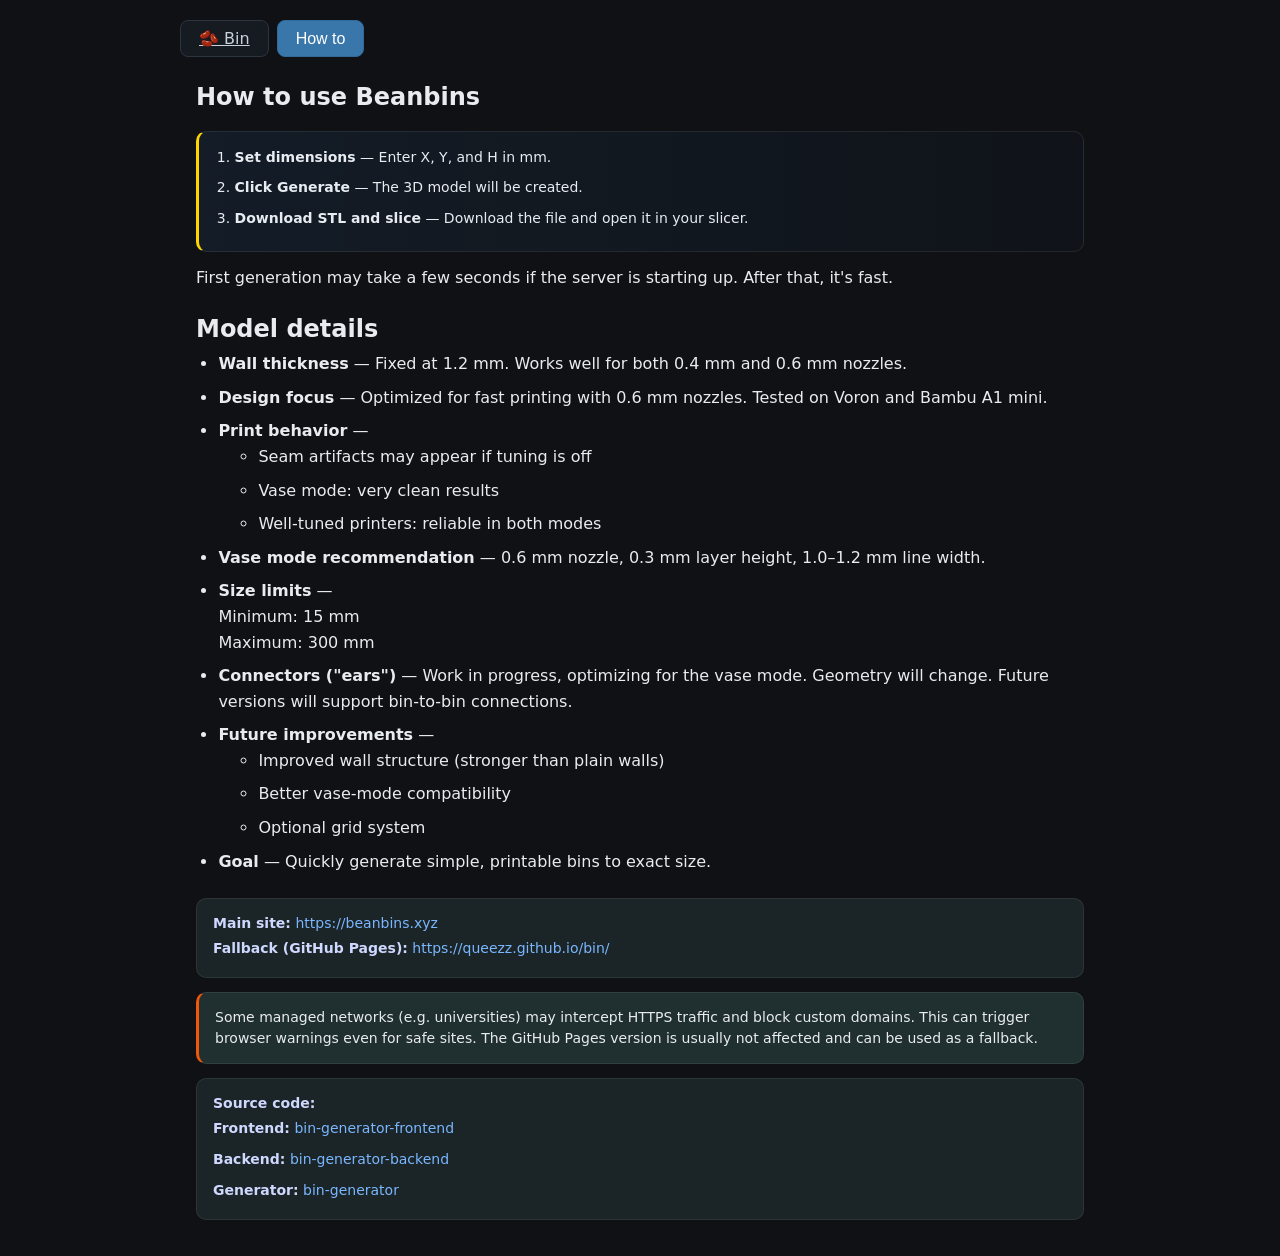
==== howto.html @ 4ce52c7a "upd[howto]" ====
<!DOCTYPE html>
<html lang="en">
<head>
  <meta charset="UTF-8" />
  <meta name="viewport" content="width=device-width, initial-scale=1.0" />
  <title>How to use Beanbins</title>
  <link rel="stylesheet" href="css/styles.css" />
  <link rel="icon" href="assets/favicon.svg" type="image/svg+xml">
</head>
<body>
  <div class="app">
    <header class="toolbar">
      <div class="tabs">
        <a class="tab" href="/">🫘 Bin</a>
        <button class="tab active" type="button">How to</button>
      </div>
    </header>

    <main class="howto-content">
      <h1>How to use Beanbins</h1>

      <div class="info-card primary">
        <ol class="howto-steps">
          <li><strong>Set dimensions</strong> — Enter X, Y, and H in mm.</li>
          <li><strong>Click Generate</strong> — The 3D model will be created.</li>
          <li><strong>Download STL and slice</strong> — Download the file and open it in your slicer.</li>
        </ol>
      </div>
      <p class="howto-hint">
        First generation may take a few seconds if the server is starting up. After that, it's fast.
      </p>

      <h2 class="howto-section">Model details</h2>

      <ul class="howto-steps">
        <li>
          <strong>Wall thickness</strong> — Fixed at 1.2 mm.
          Works well for both 0.4 mm and 0.6 mm nozzles.
        </li>
      
        <li>
          <strong>Design focus</strong> — Optimized for fast printing with 0.6 mm nozzles.
          Tested on Voron and Bambu A1 mini.
        </li>
      
        <li>
          <strong>Print behavior</strong> — 
          <ul>
            <li>Seam artifacts may appear if tuning is off</li>
            <li>Vase mode: very clean results</li>
            <li>Well-tuned printers: reliable in both modes</li>
          </ul>
        </li>
      
        <li>
          <strong>Vase mode recommendation</strong> —
          0.6 mm nozzle, 0.3 mm layer height,
          1.0–1.2 mm line width.
        </li>
      
        <li>
          <strong>Size limits</strong> — <br>
          Minimum: 15 mm<br>
          Maximum: 300 mm
        </li>
      
        <li>
          <strong>Connectors ("ears")</strong> — 
          Work in progress, optimizing for the vase mode. Geometry will change.
          Future versions will support bin-to-bin connections.
        </li>
      
        <li>
          <strong>Future improvements</strong> —
          <ul>
            <li>Improved wall structure (stronger than plain walls)</li>
            <li>Better vase-mode compatibility</li>
            <li>Optional grid system</li>
          </ul>
        </li>
      
        <li>
          <strong>Goal</strong> — 
          Quickly generate simple, printable bins to exact size.
        </li>
      </ul>


      <div class="info-card">
        <span class="info-label">Main site:</span>
        <a href="https://beanbins.xyz">https://beanbins.xyz</a><br>
        <span class="info-label">Fallback (GitHub Pages):</span>
        <a href="https://queezz.github.io/bin/">https://queezz.github.io/bin/</a>
      </div>

      <div class="info-card warning">
        Some managed networks (e.g. universities) may intercept HTTPS traffic and block custom domains.
        This can trigger browser warnings even for safe sites.
        The GitHub Pages version is usually not affected and can be used as a fallback.
      </div>

      <div class="info-card">
        <span class="info-label">Source code:</span>
        <span class="line"><span class="info-label">Frontend:</span> <a href="https://github.com/queezz/bin-generator-frontend" target="_blank">bin-generator-frontend</a></span>
        <span class="line"><span class="info-label">Backend:</span> <a href="https://github.com/queezz/bin-generator-backend" target="_blank">bin-generator-backend</a></span>
        <span class="line"><span class="info-label">Generator:</span> <a href="https://github.com/queezz/bin-generator" target="_blank">bin-generator</a></span>
      </div>
    </main>
  </div>
</body>
</html>
---- css/styles.css ----
:root {
  --bg: #0f1115;
  --panel: #262f42;
  --panel-2: #1f2430;
  --text: #e8ecf1;
  --muted: #aab4c0;
  --accent: #7cc4ff;
  --border: #2b3240;
  --ok: #8ee28e;
  --warn: #ffd27a;
  --danger: #ff9a9a;
}

* { box-sizing: border-box; }

body {
  margin: 0;
  font-family: system-ui, -apple-system, BlinkMacSystemFont, "Segoe UI", sans-serif;
  background: var(--bg);
  color: var(--text);
}

.app {
  max-width: 960px;
  margin: 0 auto;
  padding: 20px;
}

.toolbar {
  display: flex;
  justify-content: space-between;
  align-items: center;
  margin-bottom: 10px;
  flex-wrap: wrap;
  gap: 10px;
}

.tabs {
  display: flex;
  gap: 8px;
}

.tab {
  padding: 6px 14px;
  border-radius: 8px;
  border: 1px solid #2c3440;
  background: #161b22;
  color: #c9d1d9;
  font-size: 14px;
  cursor: pointer;
}

.tab:hover {
  background: #1f2630;
}

.tab.active {
  background: #3976a9;
  border-color: #326b9a;
  color: white;
}

.units {
  font-size: 13px;
  color: #8b949e;
}

.lead {
  margin: 0;
  color: var(--muted);
  font-size: 14px;
  line-height: 1.4;
}

.howto-content {
  padding: 16px;
}

.howto-content h1 {
  margin: 0 0 20px;
  font-size: 1.5rem;
  font-weight: 600;
}

.howto-steps {
  margin: 0 0 24px;
  padding-left: 1.4em;
  line-height: 1.6;
  color: var(--text);
}

.howto-steps li {
  margin-bottom: 8px;
}

.howto-section {
  margin-top: 28px;
  margin-bottom: 8px;
}

.info-card {
  background: rgb(27, 36, 38);
  border: 1px solid rgba(255, 255, 255, 0.08);
  border-radius: 10px;
  padding: 14px 16px;
  margin-top: 14px;
  font-size: 14px;
  line-height: 1.5;
  color: var(--text);
}

.info-card.warning {
  border-left: 3px solid #f0570b;
  background: rgb(32, 47, 47);
}

.info-label {
  font-weight: 600;
  color: #cfd8ff;
  display: inline-block;
  margin-bottom: 4px;
}

.info-card a {
  color: #7ab7ff;
  text-decoration: none;
}

.info-card a:hover {
  text-decoration: underline;
}

.info-card .line {
  display: block;
  margin-bottom: 6px;
}

.info-card .line:last-child {
  margin-bottom: 0;
}

.info-card.primary {
  border-left: 3px solid #ffd500;
  background: linear-gradient(
    90deg,
    rgba(77, 163, 255, 0.08),
    rgba(77, 163, 255, 0.02)
  );
}
.info-card.primary ol {
  margin-bottom: 6px;
}

.controls {
  margin-bottom: 20px;
  padding: 16px;
  border: 1px solid var(--border);
  border-radius: 10px;
  background: var(--panel);
}

.dimensions {
  margin-bottom: 12px;
  display: flex;
  flex-wrap: wrap;
  align-items: center;
  gap: 10px 14px;
}

.dimensions-label {
  color: var(--muted);
  font-size: 14px;
  margin-bottom: 8px;
}

.dimensions-row {
  display: flex;
  flex-wrap: wrap;
  gap: 12px;
  align-items: center;
  flex: 1 1 100%;
}

.field.checkbox {
  display: inline-flex;
  align-items: center;
}

.field.checkbox label {
  display: inline-flex;
  align-items: center;
  gap: 8px;
  color: var(--muted);
  font-size: 14px;
  cursor: pointer;
}

.dimensions-row label {
  display: inline-flex;
  align-items: center;
  gap: 6px;
  color: var(--muted);
  font-size: 14px;
  cursor: text;
}

.dimensions-row label input {
  cursor: text;
}

.dimensions-row input[type="number"] {
  width: 4.5em;
  min-width: 56px;
}

input[type="number"],
input[type="text"] {
  padding: 8px 10px;
  border: 1px solid var(--border);
  border-radius: 8px;
  background: var(--panel-2);
  color: var(--text);
  font-size: 15px;
}

input[type="text"] {
  width: 100%;
}

.controls-actions {
  display: flex;
  flex-direction: column;
  align-items: flex-start;
  gap: 8px;
}

.btn-row {
  display: flex;
  gap: 10px;
  flex-wrap: wrap;
}

button, a.button-link {
  padding: 10px 16px;
  border: 1px solid var(--border);
  border-radius: 8px;
  background: var(--panel-2);
  color: var(--text);
  cursor: pointer;
  font-size: 14px;
  text-decoration: none;
  text-align: center;
}

button.primary {
  background: var(--accent);
  color: #081018;
  border-color: transparent;
  font-weight: 600;
}

button:disabled, a.button-link.disabled {
  opacity: 0.5;
  pointer-events: none;
}

.viewer-container {
  position: relative;
  margin-bottom: 20px;
}

.viewer-overlay-btn {
  position: absolute;
  padding: 8px 14px;
  border-radius: 6px;
  background: #2a2f3a;
  color: white;
  font-size: 13px;
  z-index: 10;
  text-decoration: none;
  display: inline-block;
  border: none;
  cursor: pointer;
}

.viewer-overlay-btn:hover {
  background: #353b48;
}

.viewer-overlay-btn.disabled {
  opacity: 0.5;
  pointer-events: none;
}

.download-view {
  top: 20px;
  left: 20px;
}

.fit-view {
  bottom: 20px;
  right: 20px;
}

.hidden {
  display: none;
}

.viewer {
  position: relative;
  width: 100%;
  max-width: 900px;
  height: 500px;
  margin: 0 auto 8px;
  border: 1px solid var(--border);
  border-radius: 8px;
  background: #0b0d12;
  overflow: hidden;
}

.viewer canvas {
  width: 100% !important;
  height: 100% !important;
  display: block;
}

.viewer-hint {
  font-size: 12px;
  color: var(--muted);
  margin-bottom: 4px;
}

.model-info {
  font-size: 13px;
  color: var(--muted);
}

.status {
  min-height: 22px;
  font-size: 14px;
  color: var(--muted);
}

.status-inline {
  min-height: 22px;
}

.status.ok { color: var(--ok); }
.status.warn { color: var(--warn); }
.status.error { color: var(--danger); }

@media (max-width: 640px) {
  .dimensions-row {
    gap: 10px;
  }
}

@media (max-width: 768px) {
  .viewer {
    aspect-ratio: 1 / 1;
    height: auto;
    max-height: none;
  }
}

@media (min-width: 769px) {
  .tab {
    padding: 8px 18px;
    font-size: 16px;
  }

  .units {
    font-size: 15px;
  }

  .dimensions-row label {
    font-size: 16px;
  }

  .dimensions-row input[type="number"] {
    padding: 10px 12px;
    font-size: 17px;
    min-width: 60px;
  }

  button,
  a.button-link {
    padding: 12px 22px;
    font-size: 16px;
  }

  .viewer-overlay-btn {
    padding: 10px 18px;
    font-size: 14px;
  }

  .status {
    font-size: 16px;
    min-height: 24px;
  }

  .model-info {
    font-size: 14px;
  }
}
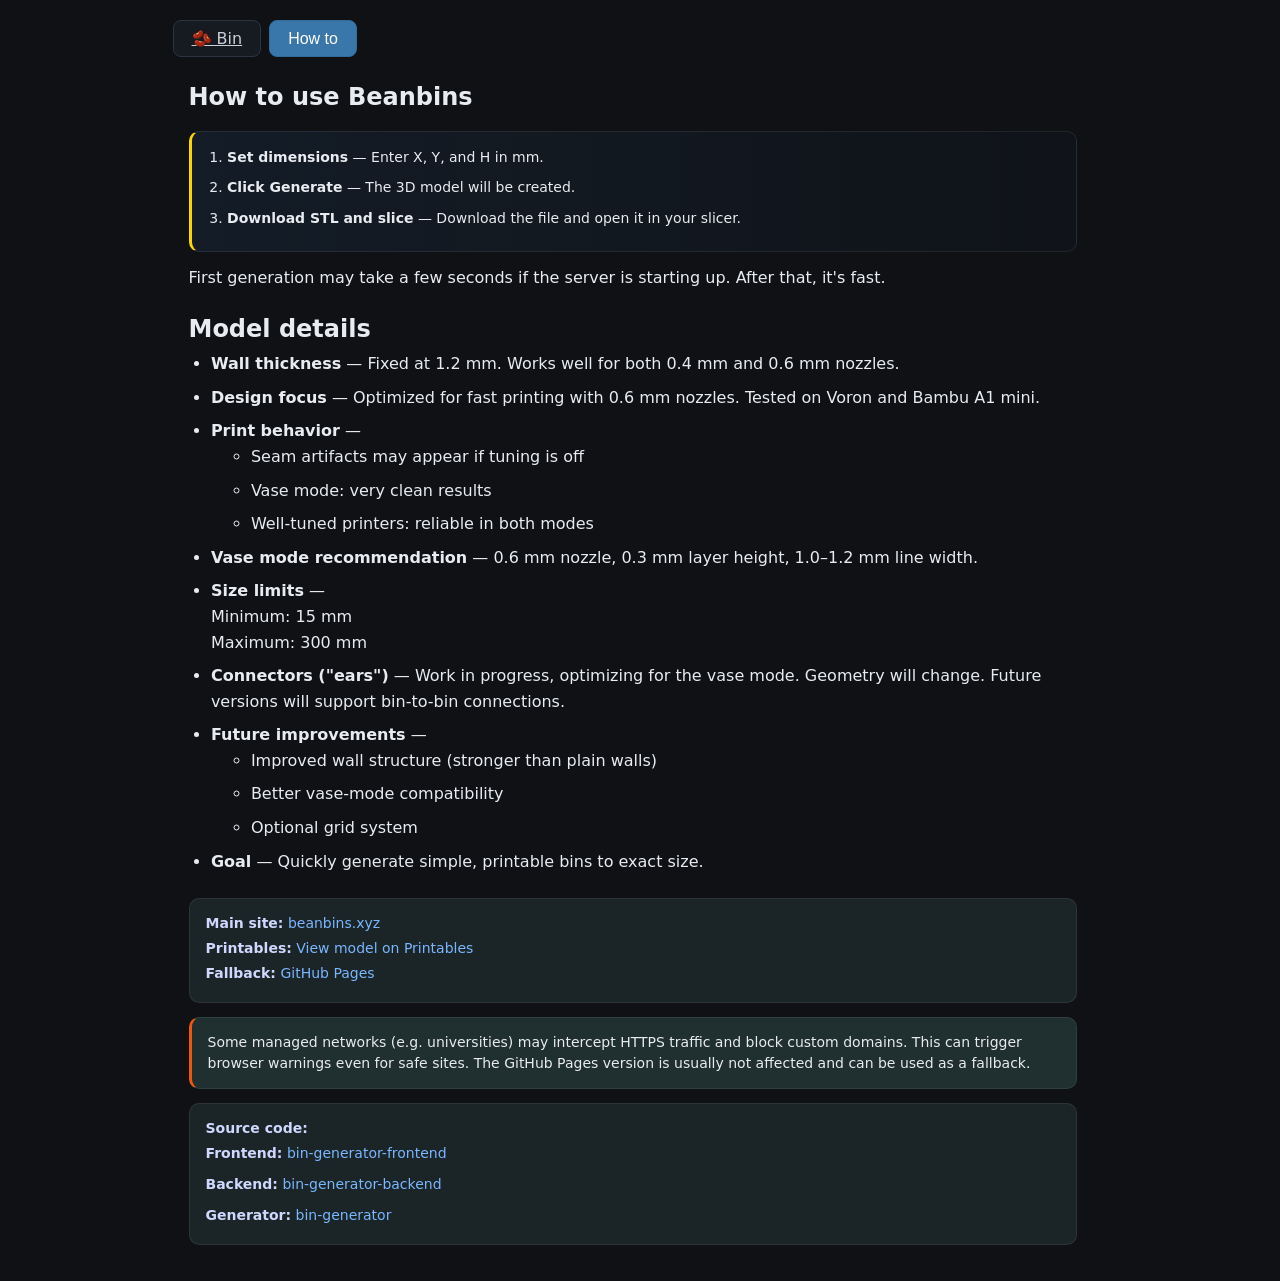
==== commit f286b375: "upd [internal links] link index.html to howto.html with a plain link upd [SEO] added meta descriptio" ====
--- a/howto.html
+++ b/howto.html
@@ -3,7 +3,8 @@
 <head>
   <meta charset="UTF-8" />
   <meta name="viewport" content="width=device-width, initial-scale=1.0" />
-  <title>How to use Beanbins</title>
+  <title>How to Generate Custom 3D Printable Bins (STL) – BeanBins Guide</title>
+  <meta name="description" content="Step-by-step guide to creating custom 3D printable bins using BeanBins. Learn dimensions, wall thickness, and print settings." />
   <link rel="stylesheet" href="css/styles.css" />
   <link rel="icon" href="assets/favicon.svg" type="image/svg+xml">
 </head>
@@ -11,7 +12,7 @@
   <div class="app">
     <header class="toolbar">
       <div class="tabs">
-        <a class="tab" href="/">🫘 Bin</a>
+        <a class="tab" href="./">🫘 Bin</a>
         <button class="tab active" type="button">How to</button>
       </div>
     </header>
@@ -88,9 +89,15 @@
 
       <div class="info-card">
         <span class="info-label">Main site:</span>
-        <a href="https://beanbins.xyz">https://beanbins.xyz</a><br>
-        <span class="info-label">Fallback (GitHub Pages):</span>
-        <a href="https://queezz.github.io/bin/">https://queezz.github.io/bin/</a>
+        <a href="https://beanbins.xyz" target="_blank">beanbins.xyz</a><br>
+      
+        <span class="info-label">Printables:</span>
+        <a href="https://www.printables.com/model/1643904-beanbins-simple-parametric-bin-generator" target="_blank">
+          View model on Printables
+        </a><br>
+      
+        <span class="info-label">Fallback:</span>
+        <a href="https://queezz.github.io/bin/" target="_blank">GitHub Pages</a>
       </div>
 
       <div class="info-card warning">
--- a/css/styles.css
+++ b/css/styles.css
@@ -13,6 +13,10 @@
 
 * { box-sizing: border-box; }
 
+html {
+  scrollbar-gutter: stable;
+}
+
 body {
   margin: 0;
   font-family: system-ui, -apple-system, BlinkMacSystemFont, "Segoe UI", sans-serif;
@@ -74,6 +78,27 @@
 
 .howto-content {
   padding: 16px;
+}
+
+.main-area {
+  width: 100%;
+  min-width: 0;
+}
+
+#app-ui,
+#content {
+  width: 100%;
+  margin: 0;
+}
+
+#content {
+  display: block;
+  padding: 0;
+  margin-top: 4px;
+}
+
+#content .howto-content {
+  margin: 0;
 }
 
 .howto-content h1 {
@@ -335,6 +360,50 @@
   color: var(--muted);
 }
 
+.site-footer {
+  display: flex;
+  justify-content: center;
+  align-items: center;
+  gap: 14px;
+  margin-top: 16px;
+  font-size: 0.8rem;
+}
+
+/* Support button (subtle but intentional) */
+.support-button {
+  color: #9aa4b2;
+  text-decoration: none;
+  padding: 4px 10px;
+  border-radius: 6px;
+  transition: all 0.15s ease;
+  display: inline-flex;
+  align-items: center;
+  gap: 4px;
+  opacity: 0.85;
+}
+
+.support-button:hover {
+  color: #e6edf3;
+  background: rgba(255, 255, 255, 0.06);
+  opacity: 1;
+}
+
+/* kill ugly visited purple */
+.support-button:visited {
+  color: #9aa4b2;
+}
+
+/* Stats = even quieter */
+.site-footer-stats {
+  color: #6b7280;
+  text-decoration: none;
+  transition: color 0.15s ease;
+}
+
+.site-footer-stats:hover {
+  color: #9aa4b2;
+}
+
 .status {
   min-height: 22px;
   font-size: 14px;
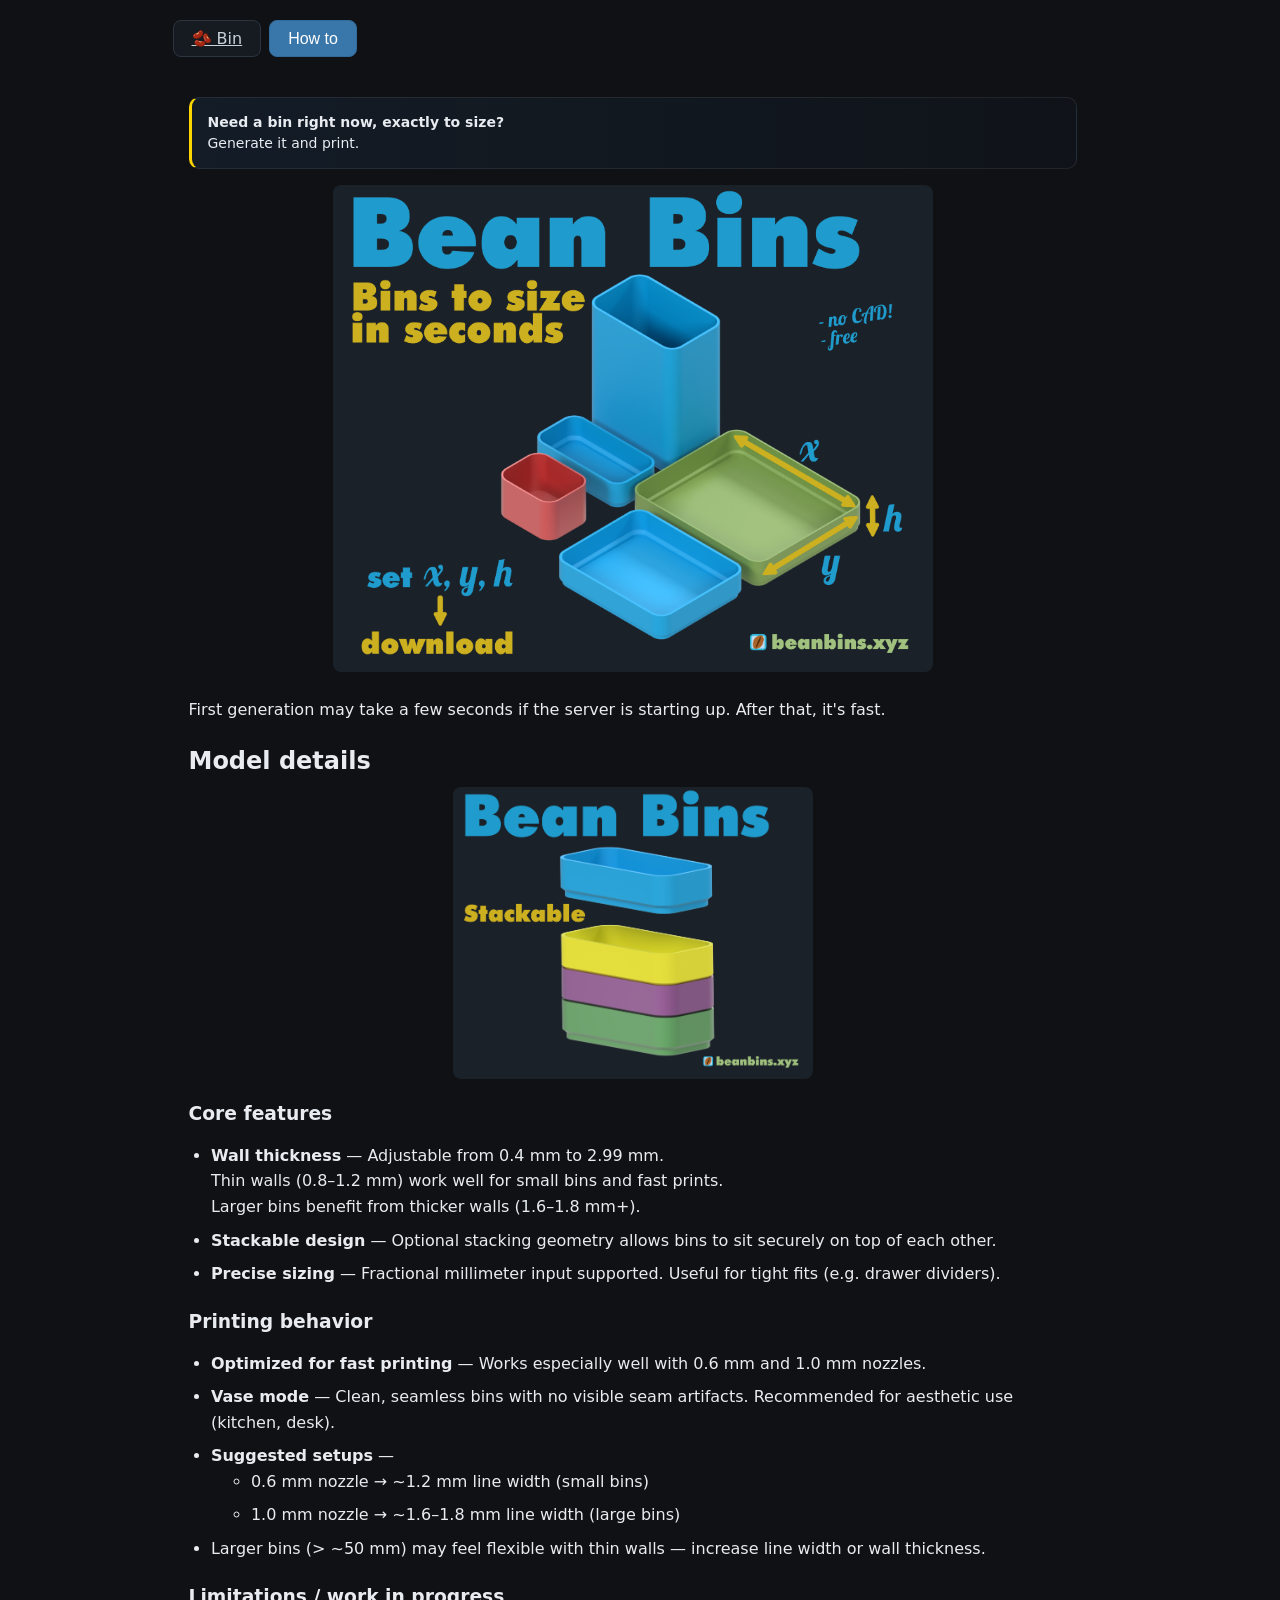
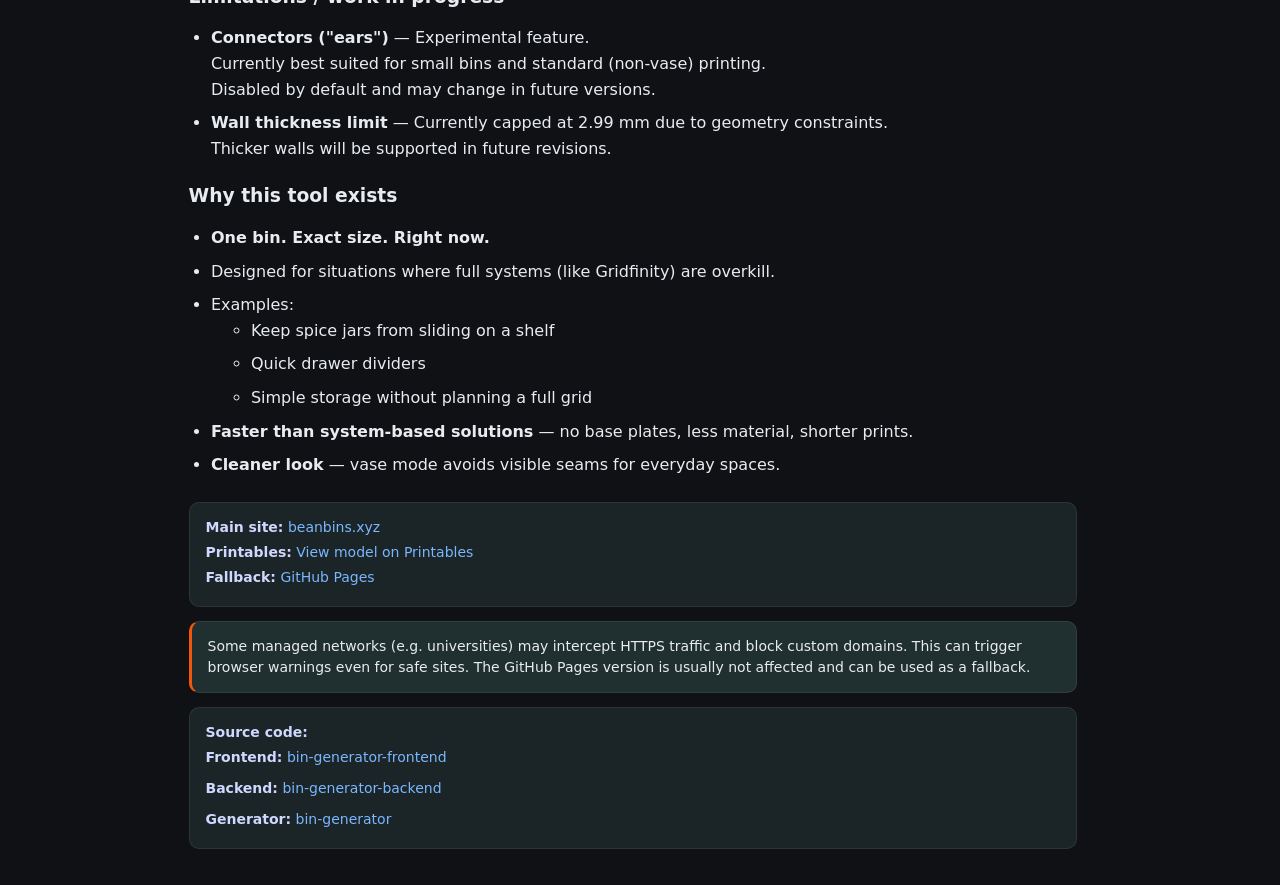
==== commit 04253f3f: "upd[howto.html] reimagined a bit" ====
--- a/howto.html
+++ b/howto.html
@@ -18,73 +18,111 @@
     </header>
 
     <main class="howto-content">
-      <h1>How to use Beanbins</h1>
+      <div class="info-card primary">
+        <strong>Need a bin right now, exactly to size?</strong><br>
+        Generate it and print.
+      </div>
 
-      <div class="info-card primary">
-        <ol class="howto-steps">
-          <li><strong>Set dimensions</strong> — Enter X, Y, and H in mm.</li>
-          <li><strong>Click Generate</strong> — The 3D model will be created.</li>
-          <li><strong>Download STL and slice</strong> — Download the file and open it in your slicer.</li>
-        </ol>
-      </div>
+      <div class="howto-hero">
+        <img src="./assets/beanbins.png" alt="Parametric 3D printable bins generated with BeanBins" />
+      </div>      
+
+
       <p class="howto-hint">
         First generation may take a few seconds if the server is starting up. After that, it's fast.
       </p>
 
       <h2 class="howto-section">Model details</h2>
 
+      <div class="howto-section-img">
+        <img src="./assets/beanbins-stack.png" alt="Stack of BeanBins bins" />
+      </div>
+      
+      <h3>Core features</h3>
       <ul class="howto-steps">
         <li>
-          <strong>Wall thickness</strong> — Fixed at 1.2 mm.
-          Works well for both 0.4 mm and 0.6 mm nozzles.
+          <strong>Wall thickness</strong> — Adjustable from 0.4 mm to 2.99 mm. <br>
+          Thin walls (0.8–1.2 mm) work well for small bins and fast prints. <br>
+          Larger bins benefit from thicker walls (1.6–1.8 mm+).
         </li>
       
         <li>
-          <strong>Design focus</strong> — Optimized for fast printing with 0.6 mm nozzles.
-          Tested on Voron and Bambu A1 mini.
+          <strong>Stackable design</strong> — Optional stacking geometry allows bins to sit securely on top of each other.
         </li>
       
         <li>
-          <strong>Print behavior</strong> — 
+          <strong>Precise sizing</strong> — Fractional millimeter input supported. Useful for tight fits (e.g. drawer dividers).
+        </li>
+      </ul>
+      
+      <h3>Printing behavior</h3>
+      <ul class="howto-steps">
+        <li>
+          <strong>Optimized for fast printing</strong> — Works especially well with 0.6 mm and 1.0 mm nozzles.
+        </li>
+      
+        <li>
+          <strong>Vase mode</strong> — 
+          Clean, seamless bins with no visible seam artifacts.
+          Recommended for aesthetic use (kitchen, desk).
+        </li>
+      
+        <li>
+          <strong>Suggested setups</strong> —
           <ul>
-            <li>Seam artifacts may appear if tuning is off</li>
-            <li>Vase mode: very clean results</li>
-            <li>Well-tuned printers: reliable in both modes</li>
+            <li>0.6 mm nozzle → ~1.2 mm line width (small bins)</li>
+            <li>1.0 mm nozzle → ~1.6–1.8 mm line width (large bins)</li>
           </ul>
         </li>
       
         <li>
-          <strong>Vase mode recommendation</strong> —
-          0.6 mm nozzle, 0.3 mm layer height,
-          1.0–1.2 mm line width.
+          Larger bins (> ~50 mm) may feel flexible with thin walls — increase line width or wall thickness.
+        </li>
+      </ul>
+      
+      <h3>Limitations / work in progress</h3>
+      <ul class="howto-steps">
+        <li>
+          <strong>Connectors ("ears")</strong> — Experimental feature. <br>
+          Currently best suited for small bins and standard (non-vase) printing. <br>
+          Disabled by default and may change in future versions.
         </li>
       
         <li>
-          <strong>Size limits</strong> — <br>
-          Minimum: 15 mm<br>
-          Maximum: 300 mm
+          <strong>Wall thickness limit</strong> — Currently capped at 2.99 mm due to geometry constraints. <br>
+          Thicker walls will be supported in future revisions.
+        </li>
+      </ul>
+      
+      <h3>Why this tool exists</h3>
+      <ul class="howto-steps">
+        <li>
+          <strong>One bin. Exact size. Right now.</strong>
         </li>
       
         <li>
-          <strong>Connectors ("ears")</strong> — 
-          Work in progress, optimizing for the vase mode. Geometry will change.
-          Future versions will support bin-to-bin connections.
+          Designed for situations where full systems (like Gridfinity) are overkill.
         </li>
       
         <li>
-          <strong>Future improvements</strong> —
+          Examples:
           <ul>
-            <li>Improved wall structure (stronger than plain walls)</li>
-            <li>Better vase-mode compatibility</li>
-            <li>Optional grid system</li>
+            <li>Keep spice jars from sliding on a shelf</li>
+            <li>Quick drawer dividers</li>
+            <li>Simple storage without planning a full grid</li>
           </ul>
         </li>
       
         <li>
-          <strong>Goal</strong> — 
-          Quickly generate simple, printable bins to exact size.
+          <strong>Faster than system-based solutions</strong> — no base plates, less material, shorter prints.
+        </li>
+      
+        <li>
+          <strong>Cleaner look</strong> — vase mode avoids visible seams for everyday spaces.
         </li>
       </ul>
+
+
 
 
       <div class="info-card">
--- a/css/styles.css
+++ b/css/styles.css
@@ -472,3 +472,28 @@
     font-size: 14px;
   }
 }
+
+
+.howto-hero {
+  text-align: center;
+  margin: 16px 0 24px;
+}
+
+.howto-hero img {
+  width: 100%;
+  max-width: 600px;
+  height: auto;
+  border-radius: 8px;
+}
+
+.howto-section-img {
+  text-align: center;
+  margin: 12px 0 20px;
+}
+
+.howto-section-img img {
+  width: 100%;
+  max-width: 360px;
+  height: auto;
+  border-radius: 8px;
+}
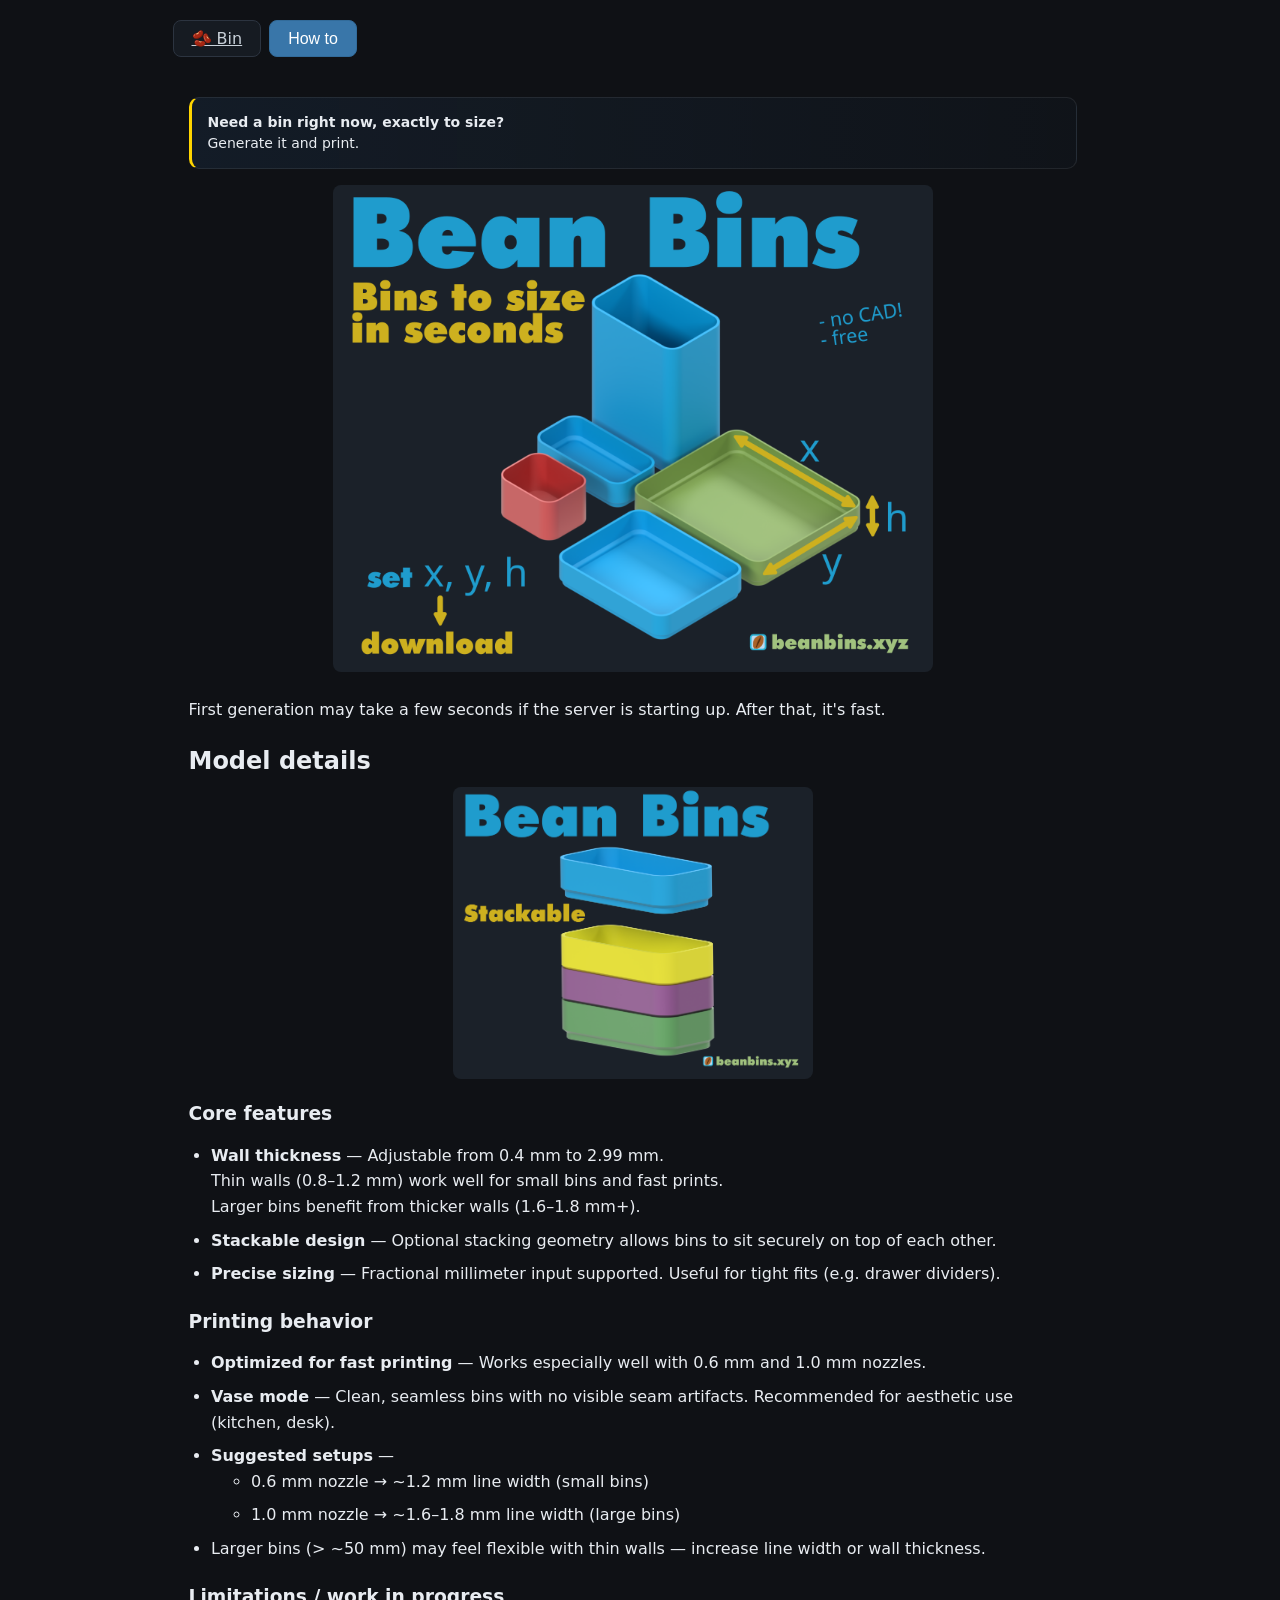
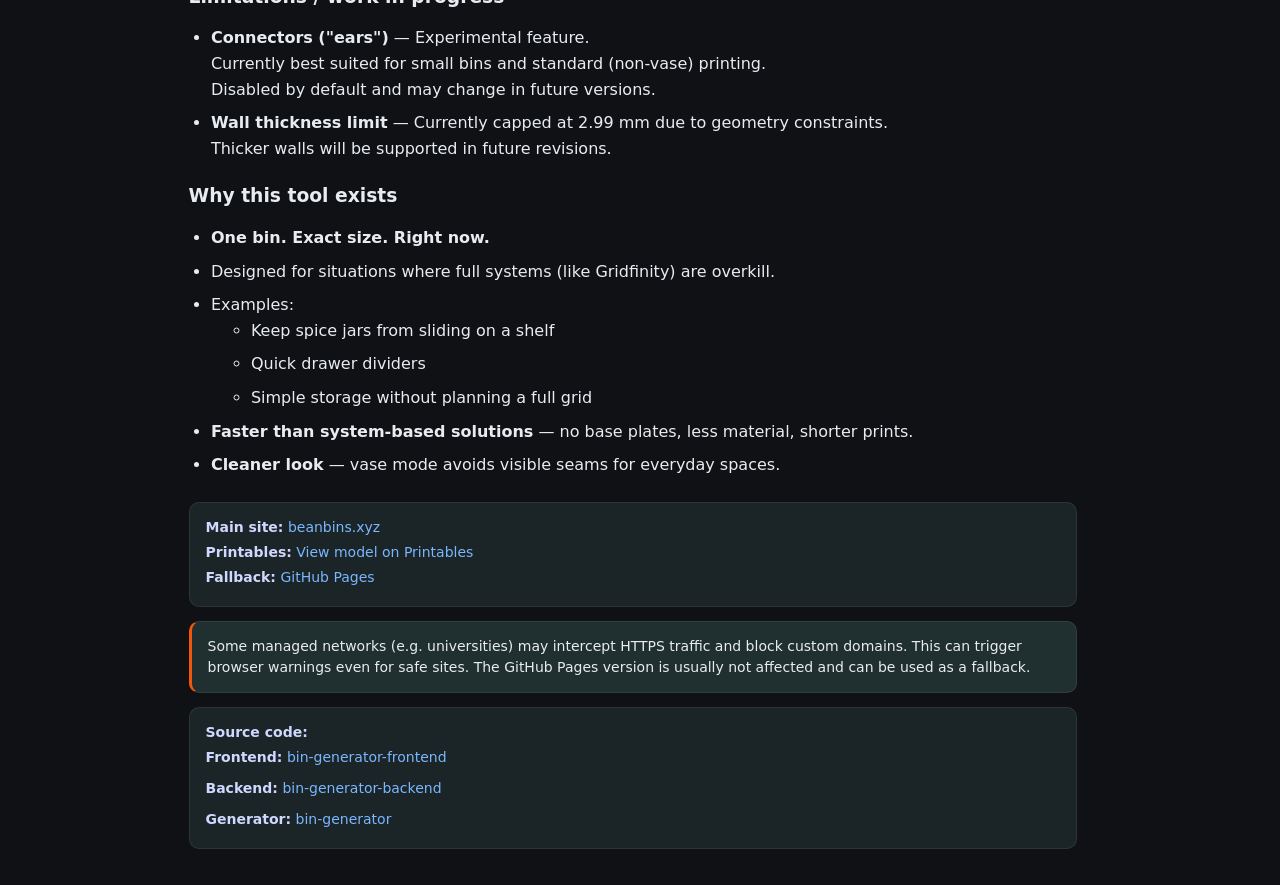
==== commit 1ee9af3c: "upd[assets images]" ====
--- a/howto.html
+++ b/howto.html
@@ -24,7 +24,7 @@
       </div>
 
       <div class="howto-hero">
-        <img src="./assets/beanbins.png" alt="Parametric 3D printable bins generated with BeanBins" />
+        <img src="./assets/beanbins.webp" alt="Parametric 3D printable bins generated with BeanBins"  loading="lazy"/>
       </div>      
 
 
@@ -35,7 +35,7 @@
       <h2 class="howto-section">Model details</h2>
 
       <div class="howto-section-img">
-        <img src="./assets/beanbins-stack.png" alt="Stack of BeanBins bins" />
+        <img src="./assets/beanbins-stack.webp" alt="Stack of BeanBins bins" loading="lazy"/>
       </div>
       
       <h3>Core features</h3>
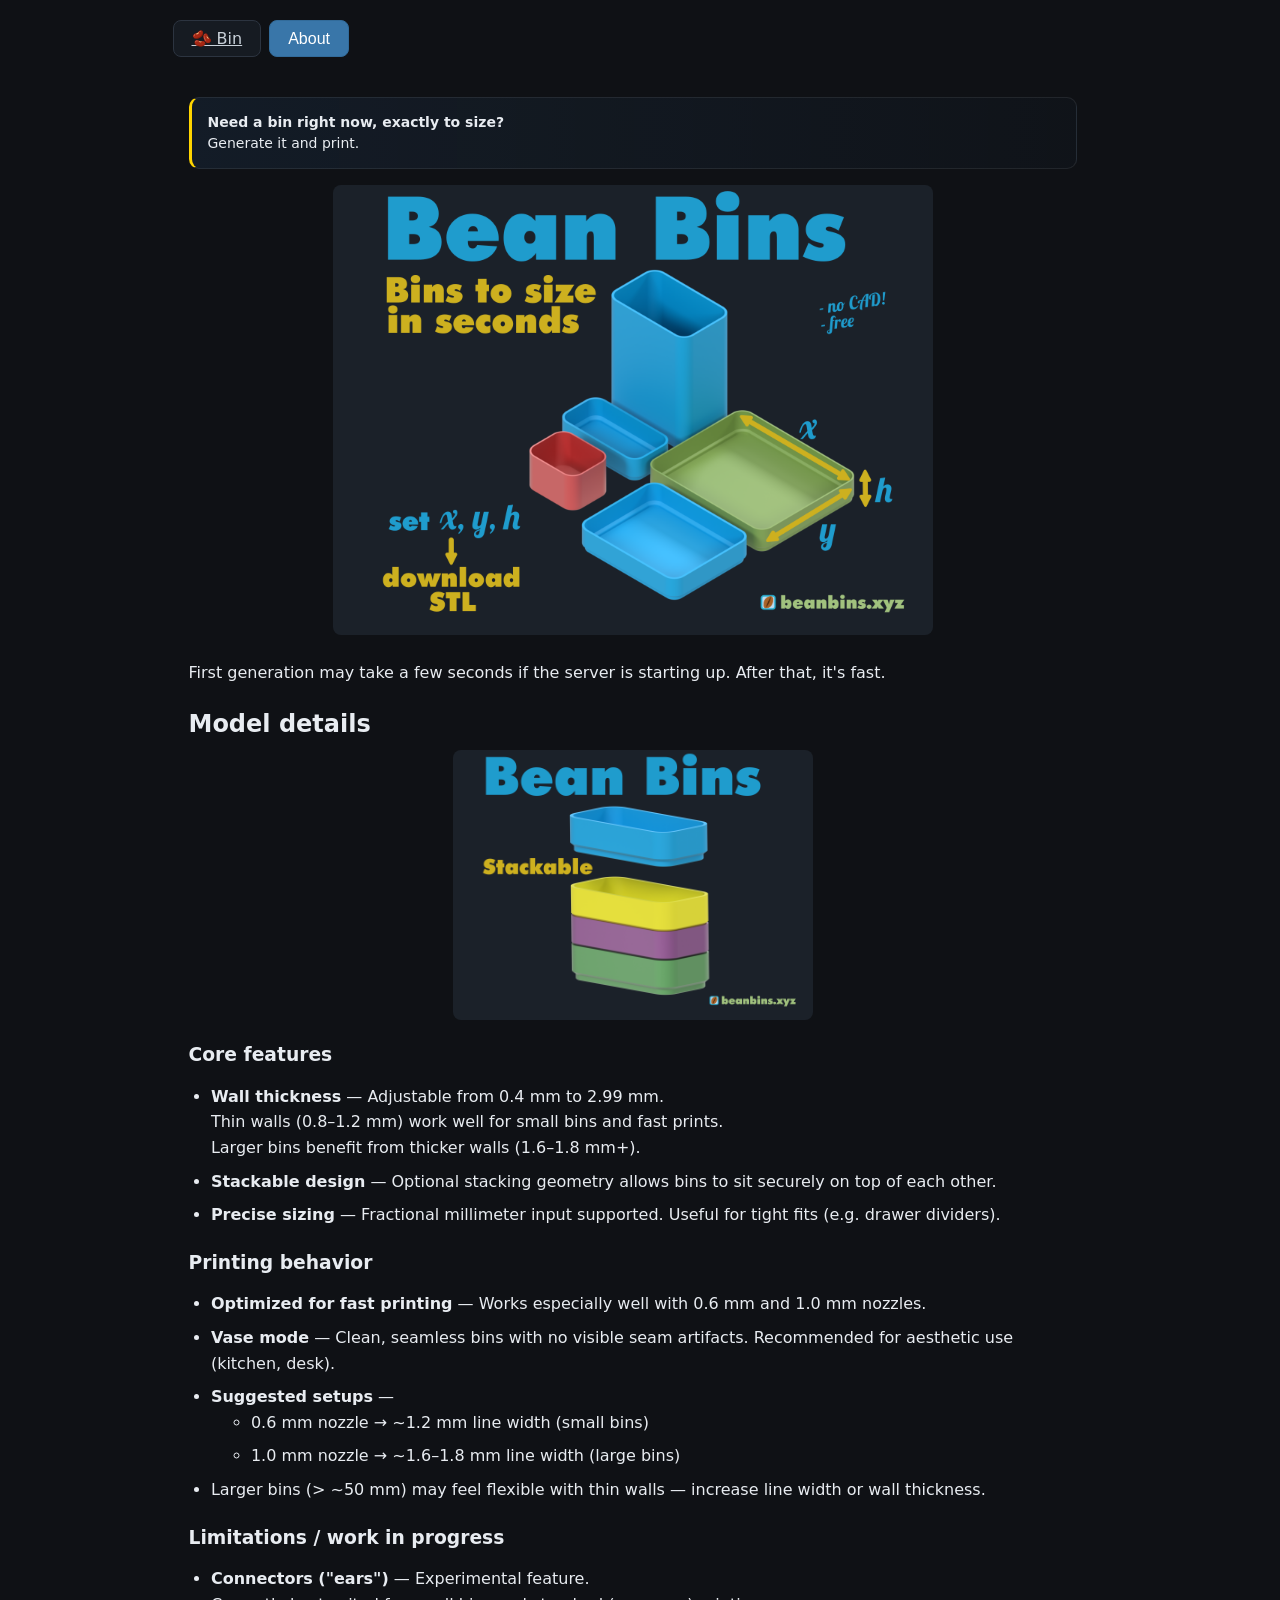
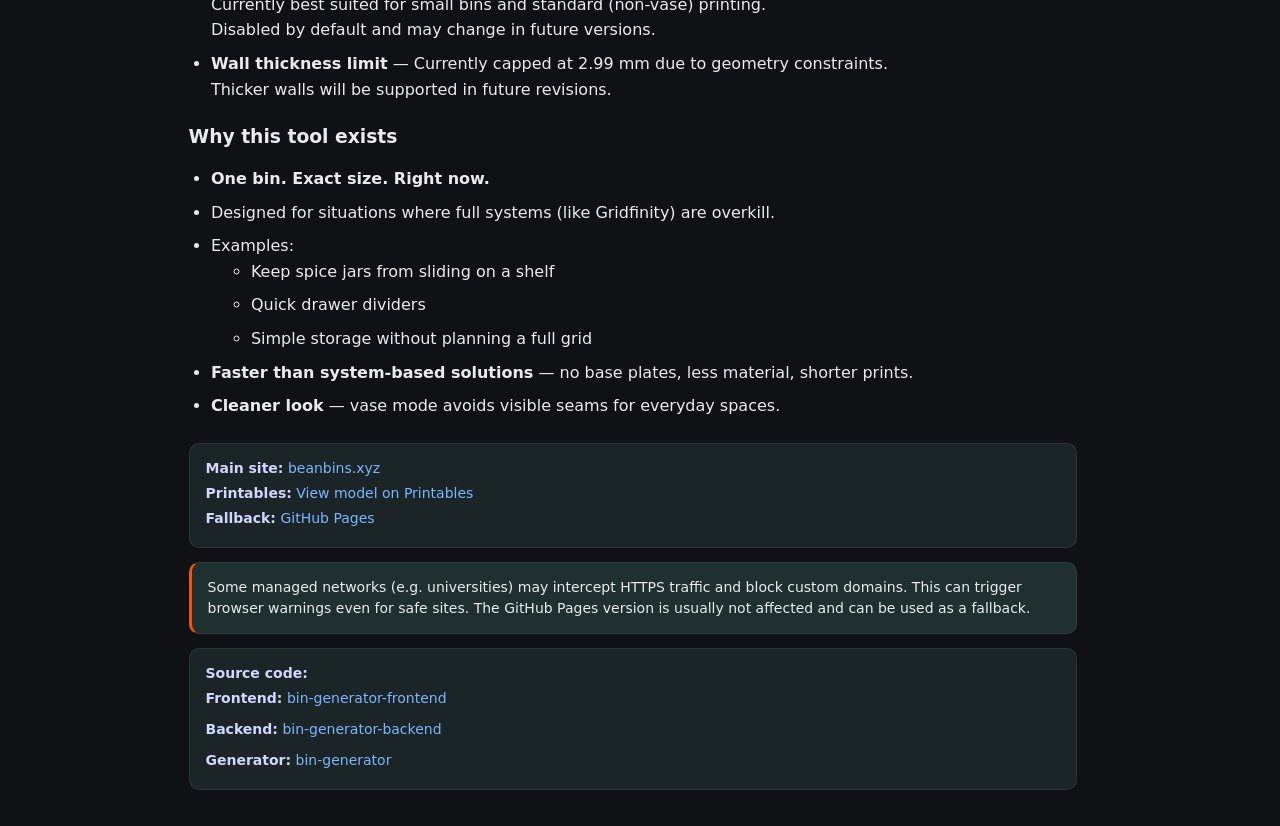
==== commit efd3a343: "upd [UX] rename "how to" to "about"" ====
--- a/howto.html
+++ b/howto.html
@@ -8,12 +8,12 @@
   <link rel="stylesheet" href="css/styles.css" />
   <link rel="icon" href="assets/favicon.svg" type="image/svg+xml">
 </head>
-<body>
+<body> 
   <div class="app">
     <header class="toolbar">
       <div class="tabs">
         <a class="tab" href="./">🫘 Bin</a>
-        <button class="tab active" type="button">How to</button>
+        <button class="tab active" type="button">About</button>
       </div>
     </header>
 
--- a/css/styles.css
+++ b/css/styles.css
@@ -206,6 +206,39 @@
   flex: 1 1 100%;
 }
 
+.dimensions-row--xyz {
+  flex-wrap: nowrap;
+}
+
+.dimensions-row--secondary {
+  flex-wrap: wrap;
+  gap: 10px 12px;
+}
+
+/* Wall with other inputs on the left; checkboxes on the right (all breakpoints) */
+.dimensions-checkboxes {
+  display: flex;
+  flex-wrap: wrap;
+  align-items: center;
+  gap: 10px 14px;
+  min-width: 0;
+  margin-left: auto;
+}
+
+.dimensions-wall-label {
+  display: inline-flex;
+  align-items: center;
+  gap: 6px;
+  flex: 0 0 auto;
+  color: var(--muted);
+  font-size: 14px;
+  cursor: text;
+}
+
+.dimensions-wall-label input {
+  cursor: text;
+}
+
 .field.checkbox {
   display: inline-flex;
   align-items: center;
@@ -233,7 +266,8 @@
   cursor: text;
 }
 
-.dimensions-row input[type="number"] {
+.dimensions-row input[type="number"],
+.dimensions-wall-label input[type="number"] {
   width: 4.5em;
   min-width: 56px;
 }
@@ -360,6 +394,70 @@
   color: var(--muted);
 }
 
+/* Short about (SEO / crawlers); hidden with #app-ui when About is open */
+.site-about {
+  margin-top: 14px;
+  padding: 10px 12px;
+  border-radius: 8px;
+  border: 1px solid rgba(255, 255, 255, 0.06);
+  background: rgba(0, 0, 0, 0.2);
+}
+
+.site-about-heading {
+  margin: 0 0 6px;
+  font-size: 0.8125rem;
+  font-weight: 600;
+  letter-spacing: 0.02em;
+  color: var(--muted);
+  line-height: 1.3;
+}
+
+.site-about-text {
+  margin: 0 0 8px;
+  font-size: 0.8125rem;
+  line-height: 1.45;
+  color: var(--muted);
+  opacity: 0.92;
+}
+
+.site-about-points {
+  display: flex;
+  flex-wrap: wrap;
+  gap: 6px 8px;
+  margin: 0;
+  padding: 0;
+  list-style: none;
+}
+
+.site-about-points li {
+  font-size: 0.75rem;
+  line-height: 1.2;
+  color: var(--muted);
+  opacity: 0.85;
+  padding: 3px 8px;
+  border-radius: 999px;
+  background: rgba(255, 255, 255, 0.05);
+  border: 1px solid rgba(255, 255, 255, 0.06);
+}
+
+.site-about-links {
+  margin-top: 10px;
+  font-size: 0.8rem;
+  line-height: 1.5;
+  color: #6b7280;
+}
+
+.site-about-links a:any-link {
+  color: #6b7280;
+  text-decoration: none;
+  transition: color 0.15s ease;
+}
+
+.site-about-links a:any-link:hover,
+.site-about-links a:any-link:focus-visible {
+  color: #9aa4b2;
+}
+
 .site-footer {
   display: flex;
   justify-content: center;
@@ -419,8 +517,31 @@
 .status.error { color: var(--danger); }
 
 @media (max-width: 640px) {
-  .dimensions-row {
+  .dimensions-row--xyz {
     gap: 10px;
+  }
+
+  .dimensions-row--secondary {
+    gap: 8px 10px;
+  }
+
+  .dimensions-checkboxes {
+    gap: 8px 12px;
+  }
+
+  /* Let X/Y/H shrink slightly so the row stays single-line on narrow phones */
+  .dimensions-row--xyz input[type="number"] {
+    min-width: 52px;
+    width: 4em;
+    padding: 7px 8px;
+    font-size: 14px;
+  }
+
+  .dimensions-wall-label input[type="number"] {
+    min-width: 52px;
+    width: 4em;
+    padding: 7px 8px;
+    font-size: 14px;
   }
 }
 
@@ -442,11 +563,13 @@
     font-size: 15px;
   }
 
-  .dimensions-row label {
+  .dimensions-row label,
+  .dimensions-wall-label {
     font-size: 16px;
   }
 
-  .dimensions-row input[type="number"] {
+  .dimensions-row input[type="number"],
+  .dimensions-wall-label input[type="number"] {
     padding: 10px 12px;
     font-size: 17px;
     min-width: 60px;
